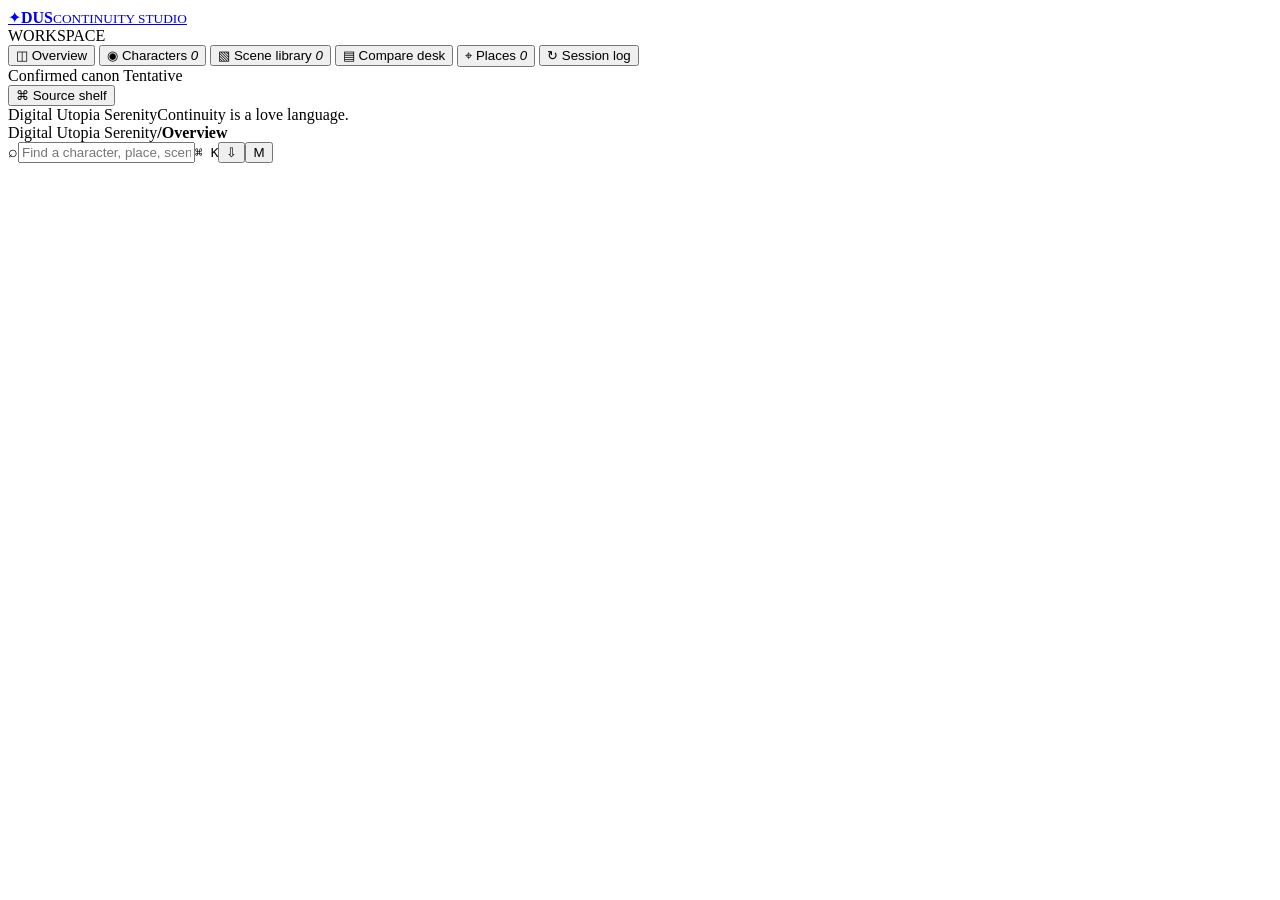
==== continuity/index.html @ 4c21ab11 "Add Continuity Studio index.html" ====
<!doctype html>
<html lang="en">
<head>
  <meta charset="utf-8"><meta name="viewport" content="width=device-width, initial-scale=1">
  <meta name="theme-color" content="#0c121b">
  <meta name="description" content="The visual and story continuity studio for Digital Utopia Serenity.">
  <title>Continuity Studio — Digital Utopia Serenity</title>
  <link rel="preconnect" href="https://fonts.googleapis.com"><link rel="preconnect" href="https://fonts.gstatic.com" crossorigin>
  <link href="https://fonts.googleapis.com/css2?family=DM+Mono:wght@400;500&family=DM+Sans:wght@400;500;600;700&family=Space+Grotesk:wght@500;600;700&display=swap" rel="stylesheet">
  <link rel="stylesheet" href="style.css">
</head>
<body>
  <div class="app-shell">
    <aside class="sidebar">
      <a class="brand" href="#home" aria-label="Continuity Studio home"><span class="brand-mark">✦</span><span><b>DUS</b><small>CONTINUITY STUDIO</small></span></a>
      <div class="workspace-label">WORKSPACE <span class="live-dot"></span></div>
      <nav class="nav" aria-label="Main navigation">
        <button class="nav-item active" data-page="home"><span>◫</span> Overview</button>
        <button class="nav-item" data-page="characters"><span>◉</span> Characters <em id="character-count">0</em></button>
        <button class="nav-item" data-page="scenes"><span>▧</span> Scene library <em id="scene-count">0</em></button>
        <button class="nav-item" data-page="compare"><span>▤</span> Compare desk</button>
        <button class="nav-item" data-page="places"><span>⌖</span> Places <em id="place-count">0</em></button>
        <button class="nav-item" data-page="sessions"><span>↻</span> Session log</button>
      </nav>
      <div class="sidebar-bottom">
        <div class="canon-key"><span class="key-dot confirmed"></span> Confirmed canon <span class="key-dot tentative"></span> Tentative</div>
        <button class="nav-item" data-page="sources"><span>⌘</span> Source shelf</button>
        <div class="sidebar-foot"><span>Digital Utopia Serenity</span><span>Continuity is a love language.</span></div>
      </div>
    </aside>
    <main class="main-area">
      <header class="topbar">
        <div class="crumb"><span>Digital Utopia Serenity</span><b>/</b><strong id="page-crumb">Overview</strong></div>
        <div class="top-actions"><label class="searchbox"><span>⌕</span><input id="global-search" placeholder="Find a character, place, scene…" autocomplete="off"><kbd>⌘ K</kbd></label><button class="icon-button" id="export-button" title="Export workspace" aria-label="Export workspace">⇩</button><button class="avatar" title="Continuity keeper">M</button></div>
      </header>
      <section class="page" id="page-root" tabindex="-1"></section>
    </main>
  </div>
  <div id="toast" class="toast" role="status" aria-live="polite"></div>
  <div id="modal-root"></div>
  <input type="file" id="import-file" accept="application/json" hidden>
  <script src="app.js"></script>
</body>
</html>
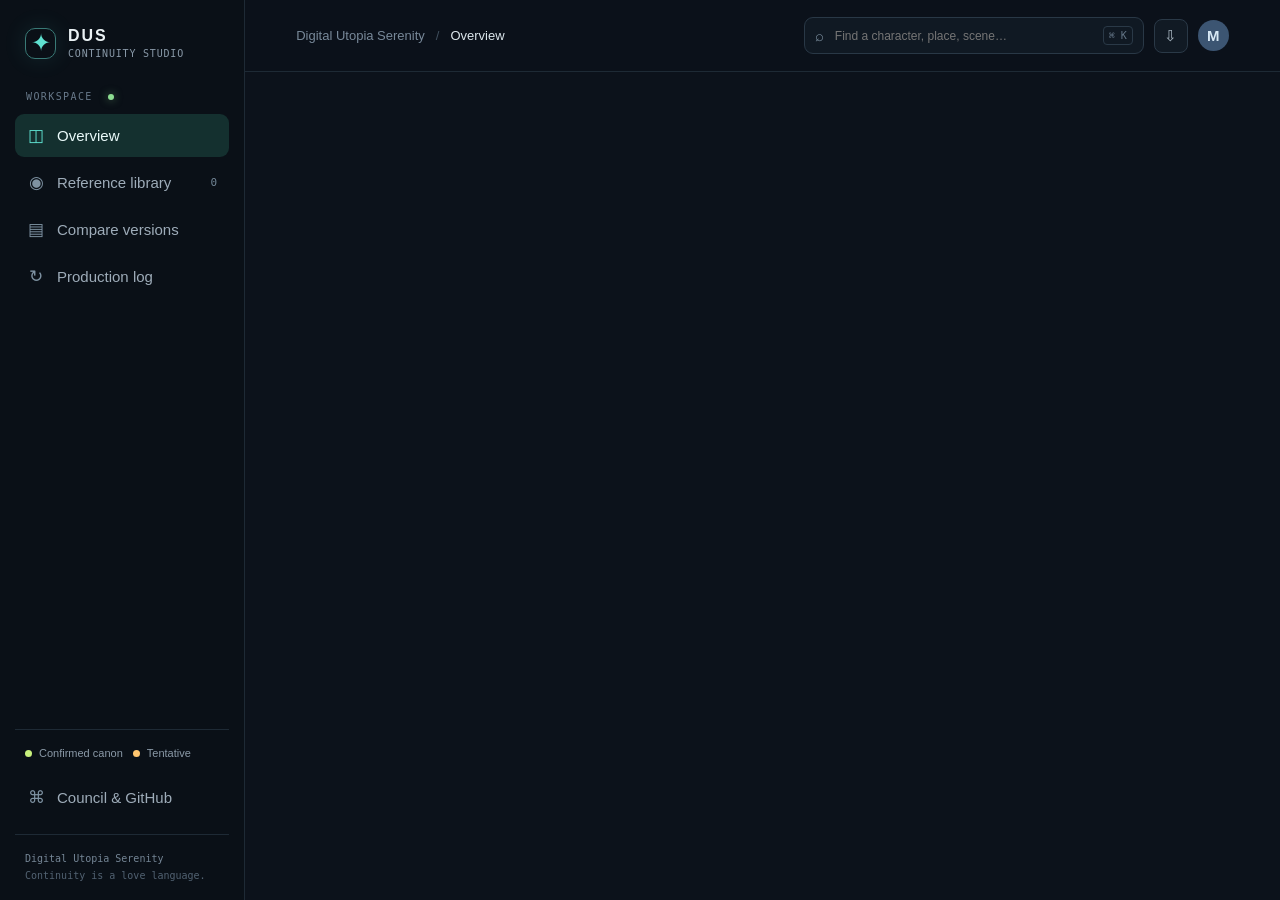
==== commit 8e7872f7: "Group continuity workspace navigation" ====
--- a/continuity/index.html
+++ b/continuity/index.html
@@ -16,15 +16,13 @@
       <div class="workspace-label">WORKSPACE <span class="live-dot"></span></div>
       <nav class="nav" aria-label="Main navigation">
         <button class="nav-item active" data-page="home"><span>◫</span> Overview</button>
-        <button class="nav-item" data-page="characters"><span>◉</span> Characters <em id="character-count">0</em></button>
-        <button class="nav-item" data-page="scenes"><span>▧</span> Scene library <em id="scene-count">0</em></button>
-        <button class="nav-item" data-page="compare"><span>▤</span> Compare desk</button>
-        <button class="nav-item" data-page="places"><span>⌖</span> Places <em id="place-count">0</em></button>
-        <button class="nav-item" data-page="sessions"><span>↻</span> Session log</button>
+        <button class="nav-item" data-page="library"><span>◉</span> Reference library <em id="library-count">0</em></button>
+        <button class="nav-item" data-page="compare"><span>▤</span> Compare versions</button>
+        <button class="nav-item" data-page="sessions"><span>↻</span> Production log</button>
       </nav>
       <div class="sidebar-bottom">
         <div class="canon-key"><span class="key-dot confirmed"></span> Confirmed canon <span class="key-dot tentative"></span> Tentative</div>
-        <button class="nav-item" data-page="sources"><span>⌘</span> Source shelf</button>
+        <button class="nav-item" data-page="sources"><span>⌘</span> Council &amp; GitHub</button>
         <div class="sidebar-foot"><span>Digital Utopia Serenity</span><span>Continuity is a love language.</span></div>
       </div>
     </aside>
--- a/continuity/style.css
+++ b/continuity/style.css
@@ -0,0 +1 @@
+:root{--bg:#0c121b;--panel:#121c27;--panel2:#172330;--line:#263543;--text:#eaf1f4;--muted:#8798a7;--teal:#5fe1d0;--lime:#c8f17d;--pink:#ff91ba;--amber:#ffc66f;--blue:#8db8ff;--danger:#ff8e86;--font:'DM Sans',sans-serif;--display:'Space Grotesk',sans-serif;--mono:'DM Mono',monospace}*{box-sizing:border-box}body{margin:0;background:var(--bg);color:var(--text);font-family:var(--font);font-size:15px}button,input,select,textarea{font:inherit}button{color:inherit}.app-shell{min-height:100vh;display:flex}.sidebar{width:245px;position:fixed;inset:0 auto 0 0;display:flex;flex-direction:column;padding:24px 15px 16px;background:#0a1017;border-right:1px solid #1e2a35;z-index:4}.brand{display:flex;gap:12px;align-items:center;text-decoration:none;color:var(--text);padding:3px 10px 32px}.brand-mark{font-size:24px;color:var(--teal);width:31px;height:31px;display:grid;place-items:center;border:1px solid #397a76;border-radius:10px;box-shadow:0 0 24px #5fe1d01c}.brand b{font-family:var(--display);font-size:16px;letter-spacing:.12em}.brand small{display:block;color:#8999a8;font:10px var(--mono);letter-spacing:.08em;margin-top:3px}.workspace-label{font:10px var(--mono);letter-spacing:.14em;color:#68798a;padding:0 11px 12px}.live-dot{width:6px;height:6px;display:inline-block;border-radius:50%;background:#8ddd91;margin-left:8px;box-shadow:0 0 9px #8ddd9180}.nav{display:grid;gap:4px}.nav-item{width:100%;background:transparent;border:0;border-radius:9px;color:#9eacb9;text-align:left;padding:11px 12px;display:flex;align-items:center;gap:12px;cursor:pointer;transition:.18s}.nav-item>span{font-size:17px;width:18px;text-align:center;color:#7e92a2}.nav-item:hover{background:#15212c;color:var(--text)}.nav-item.active{color:#eafafa;background:#14302f}.nav-item.active>span{color:var(--teal)}.nav-item em{margin-left:auto;font:11px var(--mono);font-style:normal;color:#718595}.sidebar-bottom{margin-top:auto}.canon-key{border-top:1px solid #1e2a35;padding:17px 7px;color:#8b9aa8;font-size:11px;display:flex;align-items:center;gap:7px;flex-wrap:wrap}.key-dot{width:7px;height:7px;border-radius:50%;display:inline-block;margin-left:3px}.key-dot.confirmed{background:var(--lime)}.key-dot.tentative{background:var(--amber)}.sidebar-foot{padding:15px 10px 0;border-top:1px solid #1e2a35;color:#758696;font:10px var(--mono);line-height:1.7;margin-top:15px}.sidebar-foot span{display:block}.sidebar-foot span+span{color:#526272}.main-area{margin-left:245px;width:calc(100% - 245px);min-height:100vh}.topbar{height:72px;border-bottom:1px solid #1e2a35;display:flex;align-items:center;justify-content:space-between;padding:0 clamp(22px,4vw,56px);position:sticky;top:0;background:#0c121beF;backdrop-filter:blur(14px);z-index:3}.crumb{font-size:13px;color:#788999;display:flex;align-items:center;gap:11px}.crumb b{color:#40505e;font-weight:400}.crumb strong{font-weight:500;color:#dce7ec}.top-actions{display:flex;align-items:center;gap:10px}.searchbox{width:min(340px,34vw);display:flex;gap:9px;align-items:center;border:1px solid #293846;background:#101923;border-radius:9px;padding:8px 10px;color:#7d91a1}.searchbox input{border:0;outline:0;background:transparent;color:var(--text);width:100%;min-width:0;font-size:12px}.searchbox kbd{white-space:nowrap;color:#657789;font:10px var(--mono);border:1px solid #2a3947;border-radius:4px;padding:3px 5px}.icon-button,.avatar{border:1px solid #2a3947;background:#111a24;border-radius:8px;width:34px;height:34px;cursor:pointer;color:#aab8c3}.icon-button:hover{color:var(--teal);border-color:#4b8984}.avatar{width:31px;height:31px;border-radius:50%;background:#3c5572;color:#d7e8f4;border:0;font-family:var(--display);font-weight:700}.page{max-width:1440px;margin:auto;padding:36px clamp(22px,4vw,56px) 64px}.eyebrow{font:10px var(--mono);letter-spacing:.16em;color:var(--teal);text-transform:uppercase}.page-title{font:600 clamp(27px,3vw,38px)/1.14 var(--display);margin:9px 0 9px;letter-spacing:-.04em}.page-subtitle{margin:0;color:#91a1ae;max-width:700px;line-height:1.65;font-size:14px}.section-head{display:flex;align-items:flex-end;justify-content:space-between;gap:20px;margin:33px 0 15px}.section-head h2{font:600 17px var(--display);margin:0}.section-head p{margin:5px 0 0;color:var(--muted);font-size:12px}.button{border:1px solid #39505d;border-radius:8px;padding:9px 13px;background:#17242e;color:#dce9ed;cursor:pointer;font-size:12px;font-weight:600;transition:.18s}.button:hover{border-color:#5a8d89;background:#1b3037}.button.primary{background:var(--teal);border-color:var(--teal);color:#09201f}.button.primary:hover{background:#83eadc}.button.ghost{background:transparent}.button.small{padding:6px 9px;font-size:11px}.button.danger{border-color:#704442;color:#ffb1a9}.hero{padding:30px 31px;border:1px solid #28514f;background:radial-gradient(circle at 88% 18%,#235957 0,#1c3e41 10%,transparent 35%),linear-gradient(130deg,#142b32,#15202a 55%,#151e27);border-radius:16px;position:relative;overflow:hidden}.hero:after{content:'✦';position:absolute;font-size:210px;color:#5fe1d009;right:8%;top:-56px;transform:rotate(12deg);pointer-events:none}.hero .eyebrow{color:#86e4d7}.hero h1{font:600 clamp(30px,3.3vw,44px)/1.08 var(--display);letter-spacing:-.05em;margin:11px 0 12px;max-width:690px}.hero p{color:#a6b7bf;line-height:1.65;font-size:14px;max-width:640px;margin:0}.hero-actions{display:flex;gap:9px;margin-top:23px;position:relative;z-index:1}.stat-grid{display:grid;grid-template-columns:repeat(4,1fr);gap:12px;margin-top:15px}.stat-card,.panel,.card{background:var(--panel);border:1px solid var(--line);border-radius:12px}.stat-card{padding:15px 17px}.stat-card label{font:10px var(--mono);letter-spacing:.1em;color:#8799a6;text-transform:uppercase}.stat-value{font:600 26px var(--display);margin:8px 0 3px}.stat-note{font-size:11px;color:#778996}.stat-accent{color:var(--teal)}.dashboard-grid{display:grid;grid-template-columns:1.2fr .8fr;gap:14px}.panel{padding:18px}.panel-title{display:flex;justify-content:space-between;align-items:center;margin-bottom:14px}.panel-title h3{font:600 15px var(--display);margin:0}.panel-title span{font:10px var(--mono);color:#81919d}.activity-row{display:flex;gap:12px;align-items:flex-start;padding:11px 0;border-top:1px solid #202d38}.activity-marker{width:8px;height:8px;border-radius:50%;background:var(--teal);margin-top:5px;flex:none}.activity-row p{margin:0;font-size:12px;line-height:1.55;color:#d1dce1}.activity-row small{display:block;margin-top:4px;color:#718391;font:10px var(--mono)}.quick-grid{display:grid;grid-template-columns:1fr 1fr;gap:9px}.quick-card{padding:13px 14px;background:#17232d;border:1px solid #2a3946;border-radius:9px;cursor:pointer;text-align:left;transition:.18s}.quick-card:hover{transform:translateY(-2px);border-color:#51827e}.quick-card b{display:block;font:600 13px var(--display);margin:7px 0 4px}.quick-card span{font-size:11px;color:#83939f}.quick-icon{font-size:18px;color:var(--teal)}.callout{padding:13px 14px;border:1px solid #554833;background:#2b251b;border-radius:9px;color:#e8c991;font-size:12px;line-height:1.55;margin-top:10px}.callout b{color:#ffda92}.chip{display:inline-flex;align-items:center;gap:6px;padding:4px 8px;border-radius:50px;background:#20303a;color:#aab9c2;font:10px var(--mono);white-space:nowrap}.chip.confirmed{color:#d7f6a6;background:#29341f}.chip.tentative{color:#ffd18b;background:#382e1c}.chip.review{color:#ffc0b9;background:#392725}.chip.muted{background:#1a2630;color:#8999a5}.filter-row{display:flex;gap:7px;flex-wrap:wrap;margin:18px 0 16px}.filter-pill{border:1px solid #293a46;color:#91a0ac;background:transparent;padding:7px 11px;border-radius:40px;font-size:11px;cursor:pointer}.filter-pill.selected{color:#d5f7ef;border-color:#3d716c;background:#18302f}.character-grid,.scene-grid,.place-grid{display:grid;grid-template-columns:repeat(3,minmax(0,1fr));gap:12px}.character-card{padding:15px;cursor:pointer;transition:.18s;position:relative;overflow:hidden}.character-card:hover,.scene-card:hover,.place-card:hover{border-color:#49636b;transform:translateY(-2px)}.character-top{display:flex;gap:11px;align-items:center}.portrait{width:44px;height:44px;border-radius:12px;display:grid;place-items:center;font:600 16px var(--display);color:#112126;background:linear-gradient(135deg,#b7edcb,#68b9b2)}.portrait.pink{background:linear-gradient(135deg,#ffd0d0,#e993bc)}.portrait.blue{background:linear-gradient(135deg,#c3ddff,#7fa7dc)}.portrait.gold{background:linear-gradient(135deg,#ffe1a1,#d9ab68)}.portrait.violet{background:linear-gradient(135deg,#dfd0ff,#ad92df)}.portrait.orange{background:linear-gradient(135deg,#ffd6a6,#e9a56d)}.character-top h3{font:600 14px var(--display);margin:0}.character-top small{display:block;color:#8495a2;font-size:10px;margin-top:3px}.character-card .chip{margin-left:auto}.card-note{margin:13px 0 12px;color:#a5b3bd;font-size:11px;line-height:1.55;min-height:35px}.tag-row{display:flex;gap:5px;flex-wrap:wrap}.tag{border:1px solid #2a3a46;color:#8ea0ac;border-radius:50px;padding:4px 7px;font:9px var(--mono)}.card-footer{display:flex;justify-content:space-between;align-items:center;border-top:1px solid #25333e;padding-top:10px;margin-top:12px;color:#718391;font:10px var(--mono)}.scene-card,.place-card{padding:15px;transition:.18s}.scene-card{cursor:pointer}.scene-card h3,.place-card h3{font:600 15px var(--display);margin:10px 0 5px}.scene-card p,.place-card p{font-size:11px;line-height:1.55;color:#97a7b1;margin:0 0 11px}.scene-meta{display:flex;justify-content:space-between;align-items:center;font:10px var(--mono);color:#70818f;margin-top:12px}.place-card{position:relative}.place-glyph{width:33px;height:33px;border:1px solid #39504f;background:#182d2d;border-radius:9px;display:grid;place-items:center;color:var(--teal);font-size:15px}.place-anchor{font-size:11px;color:#bbc8cd;border-left:2px solid #6ac9ba;padding:1px 0 1px 10px;margin:11px 0}.place-actions{display:flex;justify-content:space-between;border-top:1px solid #25333e;padding-top:9px;margin-top:13px}.empty-state{border:1px dashed #334653;border-radius:12px;padding:30px;text-align:center;color:#8798a4}.empty-state h3{color:#dce5e8;font:600 17px var(--display);margin:0 0 7px}.empty-state p{font-size:12px;margin:0 0 15px}.compare-layout{display:grid;grid-template-columns:1fr 1fr;gap:12px}.compare-pane{min-height:250px;position:relative;background:#121c27;border:1px solid #2a3946;border-radius:12px;overflow:hidden}.compare-pane-head{display:flex;justify-content:space-between;align-items:center;padding:12px 14px;border-bottom:1px solid #26343f;color:#aab8c2;font-size:12px}.compare-body{padding:14px}.compare-image{width:100%;max-height:240px;object-fit:contain;border-radius:7px;background:#0b1017}.compare-placeholder{height:160px;display:grid;place-items:center;text-align:center;color:#687d8a;border:1px dashed #344752;border-radius:8px;font-size:12px}.prompt-text{white-space:pre-wrap;color:#b6c3ca;font:11px/1.65 var(--mono);min-height:85px}.compare-controls{display:flex;gap:8px;flex-wrap:wrap;margin:15px 0}.compare-card{padding:14px;margin-top:12px}.compare-card-head{display:flex;justify-content:space-between;align-items:center}.compare-card h3{font:600 14px var(--display);margin:0}.compare-card p{font-size:11px;color:#91a1ad;line-height:1.5}.log-table{width:100%;border-collapse:collapse}.log-table th{text-align:left;color:#768896;font:10px var(--mono);letter-spacing:.08em;text-transform:uppercase;padding:10px;border-bottom:1px solid #2b3945}.log-table td{padding:12px 10px;border-bottom:1px solid #202d38;font-size:12px;vertical-align:top;color:#cad4da}.log-table td small{display:block;color:#7d8e99;font-size:10px;margin-top:4px}.log-table tr:last-child td{border-bottom:0}.source-card{padding:15px;display:flex;align-items:center;gap:13px}.source-card+.source-card{margin-top:9px}.source-icon{width:38px;height:38px;border:1px solid #344955;background:#192832;border-radius:10px;display:grid;place-items:center;color:var(--teal);font-size:16px}.source-card h3{margin:0 0 4px;font:600 13px var(--display)}.source-card p{margin:0;color:#8798a4;font-size:11px}.source-card a{margin-left:auto}.toolbar{display:flex;gap:8px;align-items:center;flex-wrap:wrap}.toolbar select,.field select{appearance:none;background:#121c27 url("data:image/svg+xml,%3Csvg xmlns='http://www.w3.org/2000/svg' width='12' height='12' fill='none' stroke='%238a9ba8' viewBox='0 0 24 24'%3E%3Cpath d='m6 9 6 6 6-6'/%3E%3C/svg%3E") no-repeat right 11px center;color:#c8d4db;border:1px solid #2d3d49;border-radius:7px;padding:8px 30px 8px 10px;font-size:11px}.modal-backdrop{position:fixed;inset:0;background:#03070bcc;backdrop-filter:blur(7px);z-index:10;display:grid;place-items:center;padding:18px}.modal{width:min(760px,100%);max-height:92vh;overflow:auto;border:1px solid #394b56;background:#101923;border-radius:15px;box-shadow:0 22px 80px #0009}.modal-head{display:flex;justify-content:space-between;align-items:flex-start;padding:20px 22px;border-bottom:1px solid #273640}.modal-head h2{font:600 20px var(--display);margin:0}.modal-head p{font-size:11px;color:#8898a4;margin:5px 0 0}.close-button{background:none;border:0;color:#91a1ab;font-size:22px;cursor:pointer}.modal-body{padding:20px 22px}.form-grid{display:grid;grid-template-columns:1fr 1fr;gap:12px}.field{display:grid;gap:6px}.field.full{grid-column:1/-1}.field label{font:10px var(--mono);letter-spacing:.05em;color:#99a9b4;text-transform:uppercase}.field input,.field textarea,.field select{width:100%;border:1px solid #2c3d48;background:#0d151d;border-radius:7px;color:#e0e8ec;padding:10px 11px;outline:0;font-size:12px}.field textarea{min-height:76px;resize:vertical;line-height:1.5}.field input:focus,.field textarea:focus,.field select:focus{border-color:#4d948c;box-shadow:0 0 0 2px #4d948c22}.field select{font-family:var(--font);font-size:12px}.modal-actions{display:flex;justify-content:space-between;align-items:center;border-top:1px solid #273640;padding:14px 22px}.modal-actions>div{display:flex;gap:8px}.detail-grid{display:grid;grid-template-columns:1fr 1fr;gap:10px}.detail-field{padding:12px;border:1px solid #263540;background:#141f29;border-radius:9px}.detail-field label{display:block;color:#7f909c;font:10px var(--mono);text-transform:uppercase;letter-spacing:.06em;margin-bottom:6px}.detail-field p{margin:0;color:#d0dbe0;font-size:12px;line-height:1.55;white-space:pre-wrap}.reference-block{background:#0c151b;border:1px solid #2a4144;padding:12px;border-radius:8px;color:#b4c9cc;font:11px/1.6 var(--mono);white-space:pre-wrap}.conflict-banner{padding:11px 13px;border:1px solid #805143;background:#33241f;border-radius:8px;color:#ffcaad;font-size:11px;line-height:1.5;margin-bottom:14px}.toast{position:fixed;left:50%;bottom:24px;transform:translate(-50%,18px);opacity:0;pointer-events:none;background:#d7f3e9;color:#10221f;padding:10px 15px;border-radius:9px;font-size:12px;font-weight:600;box-shadow:0 8px 40px #0008;z-index:20;transition:.22s}.toast.show{opacity:1;transform:translate(-50%,0)}.mobile-menu{display:none}@media(max-width:1000px){.sidebar{width:205px}.main-area{margin-left:205px;width:calc(100% - 205px)}.character-grid,.scene-grid,.place-grid{grid-template-columns:repeat(2,minmax(0,1fr))}.dashboard-grid{grid-template-columns:1fr}.stat-grid{grid-template-columns:repeat(2,1fr)}}@media(max-width:680px){.sidebar{width:62px;padding:17px 8px}.brand{padding:0 7px 25px}.brand>span:last-child,.workspace-label,.nav-item:not(.active)::after,.nav-item em,.nav-item{font-size:0}.nav-item{justify-content:center;padding:12px 8px}.nav-item>span{font-size:17px}.nav-item.active{font-size:0}.sidebar .nav-item[data-page="sources"]{font-size:0}.canon-key{padding:14px 5px;font-size:0;justify-content:center}.canon-key .key-dot{margin:0 2px}.sidebar-foot{display:none}.main-area{margin-left:62px;width:calc(100% - 62px)}.topbar{padding:0 14px;height:62px}.crumb{font-size:11px;gap:6px}.crumb span{max-width:105px;overflow:hidden;text-overflow:ellipsis;white-space:nowrap}.searchbox{width:36px;padding:8px}.searchbox input,.searchbox kbd{display:none}.top-actions{gap:6px}.page{padding:24px 14px 48px}.character-grid,.scene-grid,.place-grid{grid-template-columns:1fr}.compare-layout{grid-template-columns:1fr}.form-grid,.detail-grid{grid-template-columns:1fr}.field.full{grid-column:auto}.hero{padding:22px}.hero h1{font-size:29px}.stat-card{padding:12px}.stat-value{font-size:22px}.section-head{align-items:flex-start;flex-direction:column}.log-table{min-width:600px}.panel.table-panel{overflow:auto}}
